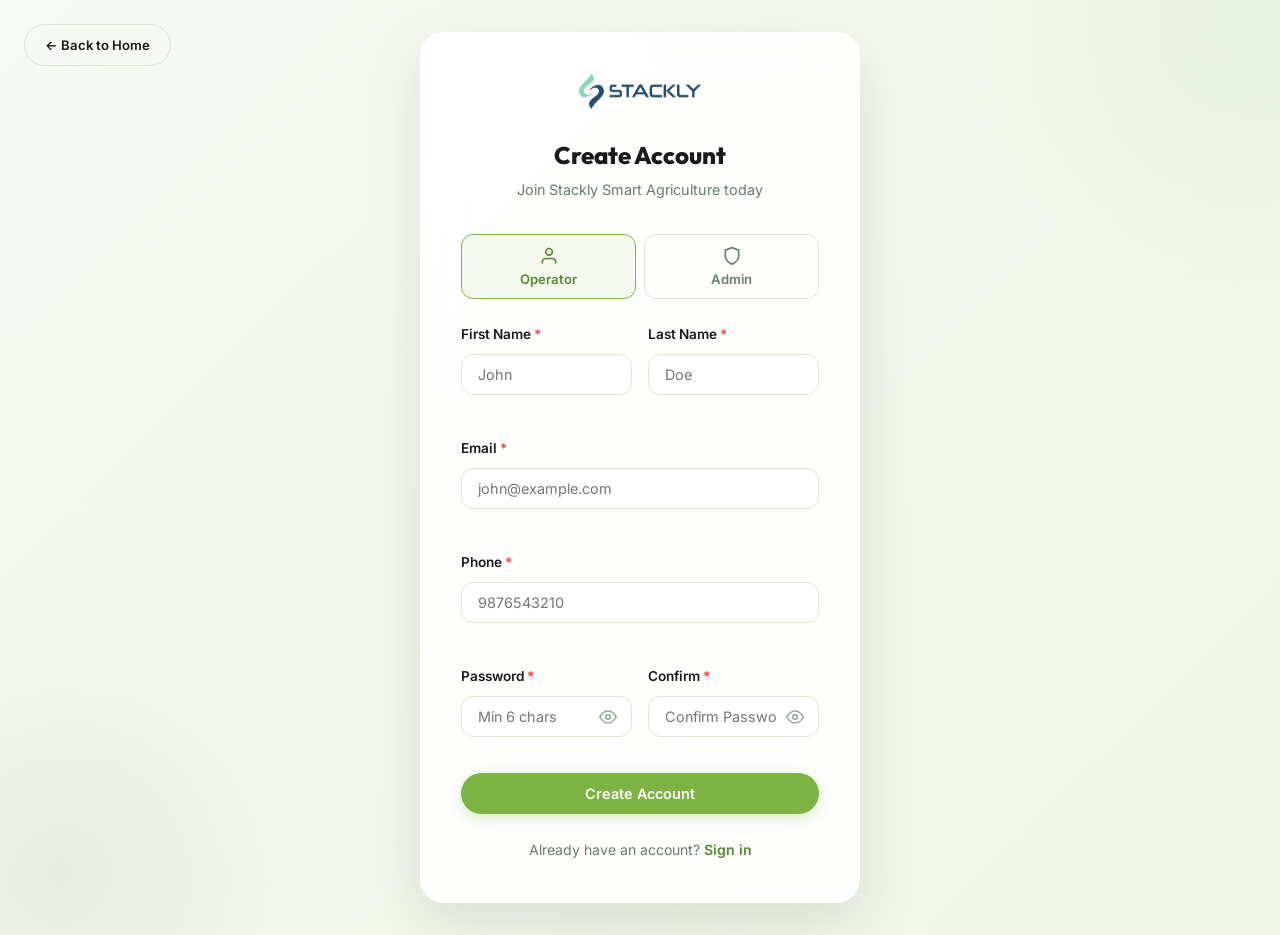
==== signup.html @ 9b393491 "hi" ====
<!DOCTYPE html><html lang="en"><head><meta charset="UTF-8" /><meta name="viewport" content="width=device-width, initial-scale=1.0" /><title>Sign Up - Stackly</title><link rel="stylesheet" href="css/style.css" /><link rel="stylesheet" href="css/auth.css" /><script src="js/auth.js"></script></head><body>
<div class="auth-page"><a href="index.html" class="btn btn-outline back-btn-top btn-sm">&larr; Back to Home</a><div class="auth-card"><div class="auth-logo"><a href="index.html"><img src="images/logo-stackly.webp" alt="Stackly" /></a></div><h2 class="auth-title">Create Account</h2><p class="auth-subtitle">Join Stackly Smart Agriculture today</p>
<div class="role-selector" id="roleSelector"><button class="role-option active" data-role="operator" onclick="selectRole(this)"><svg viewBox="0 0 24 24" fill="none" stroke="currentColor" stroke-width="2"><path d="M20 21v-2a4 4 0 00-4-4H8a4 4 0 00-4 4v2"/><circle cx="12" cy="7" r="4"/></svg>Operator</button><button class="role-option" data-role="admin" onclick="selectRole(this)"><svg viewBox="0 0 24 24" fill="none" stroke="currentColor" stroke-width="2"><path d="M12 22s8-4 8-10V5l-8-3-8 3v7c0 6 8 10 8 10z"/></svg>Admin</button></div>
<form onsubmit="event.preventDefault();handleSignup()">
<div class="form-row"><div class="form-group"><label>First Name <span class="required">*</span></label><input type="text" class="form-control" id="signupFirst" placeholder="John" pattern="[A-Za-z\s]+" title="Only letters and spaces are allowed" required /><div class="form-error"></div></div><div class="form-group"><label>Last Name <span class="required">*</span></label><input type="text" class="form-control" id="signupLast" placeholder="Doe" pattern="[A-Za-z\s]+" title="Only letters and spaces are allowed" required /><div class="form-error"></div></div></div>
<div class="form-group"><label>Email <span class="required">*</span></label><input type="email" class="form-control" id="signupEmail" placeholder="john@example.com" required /><div class="form-error"></div></div>
<div class="form-group"><label>Phone <span class="required">*</span></label><input type="tel" class="form-control" id="signupPhone" placeholder="9876543210" pattern="[0-9]{10,15}" title="Please enter a valid phone number with digits only" required /><div class="form-error"></div></div>
<div class="form-row"><div class="form-group"><label>Password <span class="required">*</span></label><div class="password-wrapper"><input type="password" class="form-control" id="signupPassword" placeholder="Min 6 chars" required minlength="6" /><button type="button" class="password-toggle"><svg width="18" height="18" viewBox="0 0 24 24" fill="none" stroke="currentColor" stroke-width="2"><path d="M1 12s4-8 11-8 11 8 11 8-4 8-11 8-11-8-11-8z"/><circle cx="12" cy="12" r="3"/></svg></button></div></div><div class="form-group"><label>Confirm <span class="required">*</span></label><div class="password-wrapper"><input type="password" class="form-control" id="signupConfirm" placeholder="Confirm Password" required minlength="6" /><button type="button" class="password-toggle"><svg width="18" height="18" viewBox="0 0 24 24" fill="none" stroke="currentColor" stroke-width="2"><path d="M1 12s4-8 11-8 11 8 11 8-4 8-11 8-11-8-11-8z"/><circle cx="12" cy="12" r="3"/></svg></button></div></div></div>
<div id="signupError" style="color:red;font-size:0.85rem;margin-bottom:1rem;text-align:center;"></div>
<button type="submit" class="btn btn-primary" style="width:100%;justify-content:center;">Create Account</button></form>
<div class="auth-footer">Already have an account? <a href="login.html">Sign in</a></div></div></div>
<script>let selectedRole='operator';function selectRole(el){document.querySelectorAll('.role-option').forEach(o=>o.classList.remove('active'));el.classList.add('active');selectedRole=el.dataset.role;}function handleSignup(){const name=document.getElementById('signupFirst').value+' '+document.getElementById('signupLast').value;const email=document.getElementById('signupEmail').value;const password=document.getElementById('signupPassword').value;const confirm=document.getElementById('signupConfirm').value;const phone=document.getElementById('signupPhone').value;if(password!==confirm){document.getElementById('signupError').innerText="Passwords do not match!";return;}document.getElementById('signupError').innerText="";const result=authSignup(name,email,password,phone,selectedRole);if(result.success){alert('Account created successfully! Please sign in.');window.location.href='login.html';}else{document.getElementById('signupError').innerText="Signup failed.";}}</script>
<script src="js/main.js"></script></body></html>
---- css/style.css ----
/* ============================================
   STACKLY SMART AGRICULTURE
   Premium Glossy Design System
   ============================================ */

/* ---------- Google Fonts ---------- */
@import url('https://fonts.googleapis.com/css2?family=Inter:wght@300;400;500;600;700&family=Outfit:wght@400;500;600;700;800;900&display=swap');

/* ---------- CSS Custom Properties ---------- */
:root {
  /* Primary — Dark Green */
  --primary: #1a3a2a;
  --primary-light: #2d5a3f;
  --primary-lighter: #3e7a55;
  --primary-dark: #0f2218;
  --primary-bg: rgba(26, 58, 42, 0.06);

  /* Accent — Vibrant Green */
  --accent: #7cb342;
  --accent-light: #9ccc65;
  --accent-dark: #558b2f;
  --accent-bg: rgba(124, 179, 66, 0.08);

  /* Warm — Lime/Yellow-Green */
  --warm: #8bc34a;
  --warm-light: #aed581;
  --warm-dark: #689f38;
  --warm-bg: rgba(139, 195, 74, 0.08);

  /* Backgrounds */
  --bg: #ffffff;
  --bg-subtle: #f7f9f4;
  --bg-muted: #eef2e8;
  --bg-dark: #0f1a12;
  --bg-cream: #f5f8f0;

  /* Surfaces */
  --surface: #ffffff;
  --surface-raised: #ffffff;
  --surface-overlay: rgba(255, 255, 255, 0.92);

  /* Text */
  --text: #1a1a1a;
  --text-secondary: #3d4a3d;
  --text-muted: #6b7b6b;
  --text-faint: #94a394;

  /* Borders */
  --border: #dde6d5;
  --border-light: #eef2e8;
  --border-hover: #b8c9a8;

  /* Semantic */
  --success: #10b981;
  --success-bg: rgba(16, 185, 129, 0.08);
  --warning: #f59e0b;
  --warning-bg: rgba(245, 158, 11, 0.08);
  --danger: #ef4444;
  --danger-bg: rgba(239, 68, 68, 0.08);
  --info: #3b82f6;
  --info-bg: rgba(59, 130, 246, 0.08);

  /* Typography */
  --font-body: 'Inter', -apple-system, BlinkMacSystemFont, sans-serif;
  --font-heading: 'Outfit', 'Inter', sans-serif;

  /* Spacing */
  --section-pad: clamp(4rem, 10vw, 7rem);
  --container-max: 1200px;
  --container-wide: 1400px;

  /* Shadows */
  --shadow-xs: 0 1px 2px rgba(0, 0, 0, 0.04);
  --shadow-sm: 0 1px 3px rgba(0, 0, 0, 0.06), 0 1px 2px rgba(0, 0, 0, 0.04);
  --shadow-md: 0 4px 16px rgba(0, 0, 0, 0.06);
  --shadow-lg: 0 8px 32px rgba(0, 0, 0, 0.08);
  --shadow-xl: 0 20px 60px rgba(0, 0, 0, 0.1);
  --shadow-glow: 0 0 40px rgba(124, 179, 66, 0.15);
  --shadow-card-hover: 0 12px 40px rgba(26, 58, 42, 0.12);
  --shadow-warm: 0 8px 30px rgba(139, 195, 74, 0.2);

  /* Glass */
  --glass-bg: rgba(255, 255, 255, 0.7);
  --glass-border: rgba(255, 255, 255, 0.5);

  /* Radii */
  --radius-sm: 0.5rem;
  --radius-md: 0.75rem;
  --radius-lg: 1rem;
  --radius-xl: 1.25rem;
  --radius-2xl: 1.5rem;
  --radius-full: 9999px;

  /* Transitions */
  --ease-out: cubic-bezier(0.22, 1, 0.36, 1);
  --ease-spring: cubic-bezier(0.34, 1.56, 0.64, 1);
  --transition: 0.3s var(--ease-out);
  --transition-slow: 0.5s var(--ease-out);
}

/* ---------- Reset ---------- */
*, *::before, *::after { margin: 0; padding: 0; box-sizing: border-box; }
html { scroll-behavior: smooth; -webkit-text-size-adjust: 100%; }
body {
  font-family: var(--font-body);
  color: var(--text);
  background: var(--bg);
  line-height: 1.7;
  -webkit-font-smoothing: antialiased;
  -moz-osx-font-smoothing: grayscale;
  overflow-x: hidden;
}
img { max-width: 100%; height: auto; display: block; }
a { color: inherit; text-decoration: none; }
button { font-family: inherit; cursor: pointer; border: none; background: none; }
h1, h2, h3, h4, h5, h6 {
  font-family: var(--font-heading);
  line-height: 1.2;
  font-weight: 700;
}
ul, ol { list-style: none; }
input, textarea, select { font-family: inherit; font-size: inherit; }

/* ---------- Layout ---------- */
.container {
  max-width: var(--container-max);
  margin: 0 auto;
  padding: 0 1.5rem;
}
.container-wide {
  max-width: var(--container-wide);
  margin: 0 auto;
  padding: 0 1.5rem;
}
.section {
  padding: var(--section-pad) 0;
}
.section-sm {
  padding: clamp(2rem, 5vw, 4rem) 0;
}
.section-label {
  display: inline-flex;
  align-items: center;
  gap: 0.5rem;
  font-size: 0.78rem;
  font-weight: 700;
  text-transform: uppercase;
  letter-spacing: 0.15em;
  color: var(--accent);
  margin-bottom: 1rem;
}
.section-label::before {
  content: '';
  width: 8px;
  height: 8px;
  background: var(--accent);
  border-radius: 50%;
}
.section-title {
  font-size: clamp(1.75rem, 4vw, 3rem);
  font-weight: 800;
  color: var(--text);
  margin-bottom: 1rem;
}
.section-subtitle {
  font-size: clamp(0.95rem, 1.5vw, 1.1rem);
  color: var(--text-muted);
  max-width: 600px;
  line-height: 1.7;
}
.text-center { text-align: center; }
.text-center .section-subtitle { margin: 0 auto; }
.text-white { color: #ffffff; }
.text-white .section-label { color: var(--accent-light); }
.text-white .section-subtitle { color: rgba(255,255,255,0.7); }

/* ---------- Page Loader ---------- */
#page-loader {
  position: fixed; inset: 0; z-index: 99999;
  background: var(--bg);
  display: flex; flex-direction: column;
  align-items: center; justify-content: center;
  gap: 1.5rem;
  transition: opacity 0.5s, visibility 0.5s;
}
#page-loader.hidden { opacity: 0; visibility: hidden; pointer-events: none; }
.loader-logo img { height: 32px; }
.loader-ring {
  position: absolute;
  width: 60px; height: 60px;
  border: 3px solid var(--border);
  border-top-color: var(--accent);
  border-radius: 50%;
  animation: loaderSpin 0.8s linear infinite;
}
.loader-text {
  font-size: 0.82rem;
  font-weight: 500;
  color: var(--text-faint);
  letter-spacing: 0.1em;
}
@keyframes loaderSpin { to { transform: rotate(360deg); } }

/* ---------- Buttons ---------- */
.btn {
  display: inline-flex;
  align-items: center;
  gap: 0.5rem;
  padding: 0.75rem 1.75rem;
  border-radius: var(--radius-full);
  font-weight: 600;
  font-size: 0.9rem;
  transition: all var(--transition);
  cursor: pointer;
  border: none;
  white-space: nowrap;
}
.btn-primary {
  background: var(--accent);
  color: #ffffff;
  box-shadow: 0 4px 14px rgba(124, 179, 66, 0.3);
}
.btn-primary:hover {
  background: var(--accent-dark);
  transform: translateY(-2px);
  box-shadow: 0 6px 20px rgba(124, 179, 66, 0.4);
}
.btn-outline {
  background: transparent;
  color: var(--text);
  border: 1.5px solid var(--border);
}
.btn-outline:hover {
  border-color: var(--accent);
  color: var(--accent-dark);
  background: var(--accent-bg);
}
.btn-dark {
  background: var(--primary);
  color: #ffffff;
}
.btn-dark:hover {
  background: var(--primary-light);
  transform: translateY(-2px);
}
.btn-white {
  background: #ffffff;
  color: var(--primary);
  font-weight: 700;
}
.btn-white:hover {
  background: #f0f0f0;
  transform: translateY(-2px);
}
.btn svg { width: 16px; height: 16px; }
.btn-sm { padding: 0.55rem 1.25rem; font-size: 0.82rem; }
.btn-lg { padding: 0.9rem 2.25rem; font-size: 1rem; }
.back-btn-top {
  position: absolute;
  top: 1.5rem;
  left: 1.5rem;
  z-index: 10;
}

/* ---------- Header / Navbar ---------- */
.header {
  position: fixed;
  top: 0;
  left: 0;
  right: 0;
  z-index: 1000;
  background: rgba(26, 58, 42, 0.95);
  backdrop-filter: blur(20px);
  -webkit-backdrop-filter: blur(20px);
  transition: all var(--transition);
  border-bottom: 1px solid rgba(255,255,255,0.08);
}
.header.scrolled {
  background: rgba(15, 26, 18, 0.98);
  box-shadow: 0 4px 30px rgba(0,0,0,0.15);
}
.header-inner {
  max-width: var(--container-wide);
  margin: 0 auto;
  padding: 0 1.5rem;
  display: flex;
  align-items: center;
  justify-content: space-between;
  height: 72px;
}
.header-logo img { height: 32px; }
.header-nav {
  display: flex;
  align-items: center;
  gap: 2rem;
}
.header-nav a {
  font-size: 0.88rem;
  font-weight: 500;
  color: rgba(255,255,255,0.75);
  transition: color var(--transition);
  position: relative;
}
.header-nav a:hover,
.header-nav a.active {
  color: #ffffff;
}
.header-nav a::after {
  content: '';
  position: absolute;
  bottom: -4px;
  left: 0;
  width: 0;
  height: 2px;
  background: var(--accent);
  transition: width var(--transition);
}
.header-nav a:hover::after,
.header-nav a.active::after {
  width: 100%;
}
.header-actions {
  display: flex;
  align-items: center;
  gap: 0.75rem;
}
.header-actions .btn-outline {
  color: rgba(255,255,255,0.8);
  border-color: rgba(255,255,255,0.25);
}
.header-actions .btn-outline:hover {
  border-color: var(--accent);
  color: #ffffff;
  background: rgba(124, 179, 66, 0.1);
}

/* Mobile Menu */
.ham-btn {
  display: none;
  width: 40px;
  height: 40px;
  align-items: center;
  justify-content: center;
  color: #ffffff;
  border-radius: var(--radius-sm);
  transition: background var(--transition);
  position: relative;
  z-index: 1001;
}
.ham-btn:hover { background: rgba(255,255,255,0.1); }
.ham-btn svg { width: 22px; height: 22px; }
.ham-btn .close-icon { display: none; }
.header.menu-open .ham-btn .ham-icon { display: none; }
.header.menu-open .ham-btn .close-icon { display: block; }

.mobile-overlay {
  display: none;
  position: fixed;
  inset: 0;
  background: rgba(0,0,0,0.5);
  z-index: 998;
}
.header.menu-open .mobile-overlay { display: block; }

.mobile-sidebar {
  position: fixed;
  top: 0;
  right: -320px;
  width: 300px;
  height: 100vh;
  background: var(--primary);
  z-index: 999;
  padding: 5rem 2rem 2rem;
  transition: right 0.4s var(--ease-out);
  display: flex;
  flex-direction: column;
  gap: 1.5rem;
  overflow-y: auto;
}
.header.menu-open .mobile-sidebar { right: 0; }
.mobile-sidebar .header-nav {
  flex-direction: column;
  align-items: flex-start;
  gap: 0;
}
.mobile-sidebar .header-nav a {
  padding: 0.85rem 0;
  font-size: 1rem;
  border-bottom: 1px solid rgba(255,255,255,0.08);
  width: 100%;
  display: block;
}
.mobile-sidebar .header-actions {
  flex-direction: column;
  width: 100%;
}
.mobile-sidebar .header-actions .btn {
  width: 100%;
  justify-content: center;
}

/* ---------- Hero Section ---------- */
.hero {
  position: relative;
  min-height: 100vh;
  display: flex;
  align-items: center;
  padding: 6rem 0 4rem;
  overflow: hidden;
}
.hero-bg {
  position: absolute;
  inset: 0;
  z-index: 0;
}
.hero-bg img {
  width: 100%;
  height: 100%;
  object-fit: cover;
}
.hero-bg::after {
  content: '';
  position: absolute;
  inset: 0;
  background: linear-gradient(135deg, rgba(15, 34, 24, 0.88) 0%, rgba(26, 58, 42, 0.7) 50%, rgba(15, 34, 24, 0.5) 100%);
}
.hero-content {
  position: relative;
  z-index: 1;
  max-width: var(--container-wide);
  margin: 0 auto;
  padding: 0 1.5rem;
  display: grid;
  grid-template-columns: 1fr 1fr;
  gap: 3rem;
  align-items: center;
}
.hero-text h1 {
  font-size: clamp(2.5rem, 5vw, 4rem);
  font-weight: 900;
  color: #ffffff;
  line-height: 1.1;
  margin-bottom: 1.25rem;
}
.hero-text h1 span { color: var(--accent-light); }
.hero-text p {
  font-size: clamp(1rem, 1.5vw, 1.15rem);
  color: rgba(255,255,255,0.75);
  margin-bottom: 2rem;
  max-width: 520px;
  line-height: 1.7;
}
.hero-btns {
  display: flex;
  gap: 1rem;
  flex-wrap: wrap;
}
.hero-image {
  position: relative;
  z-index: 1;
  display: flex;
  align-items: center;
  justify-content: center;
}
.hero-image img {
  border-radius: var(--radius-2xl);
  box-shadow: var(--shadow-xl);
  max-height: 500px;
  object-fit: cover;
}

/* ---------- Trusted Partners ---------- */
.partners-bar {
  background: var(--bg);
  padding: 2.5rem 0;
  border-bottom: 1px solid var(--border-light);
}
.partners-bar p {
  text-align: center;
  font-size: 0.82rem;
  color: var(--text-faint);
  margin-bottom: 1.5rem;
  font-weight: 500;
  letter-spacing: 0.05em;
}
.partners-logos {
  display: flex;
  align-items: center;
  justify-content: center;
  gap: 3rem;
  flex-wrap: wrap;
  opacity: 0.5;
}
.partners-logos span {
  font-family: var(--font-heading);
  font-size: 1.1rem;
  font-weight: 700;
  color: var(--text-muted);
  letter-spacing: 0.02em;
}

/* ---------- Intro Text Block ---------- */
.intro-block {
  padding: var(--section-pad) 0;
  background: var(--bg);
}
.intro-block .container {
  max-width: 800px;
  text-align: center;
}
.intro-block p {
  font-size: clamp(1rem, 1.5vw, 1.15rem);
  color: var(--text-secondary);
  line-height: 1.8;
}
.intro-icon {
  width: 48px;
  height: 48px;
  margin: 0 auto 1.5rem;
  background: var(--accent-bg);
  border-radius: var(--radius-md);
  display: flex;
  align-items: center;
  justify-content: center;
  color: var(--accent);
}

/* ---------- Split Grid ---------- */
.split-grid {
  display: grid;
  grid-template-columns: 1fr 1fr;
  gap: 2rem;
}
.split-card {
  background: var(--surface);
  border: 1px solid var(--border);
  border-radius: var(--radius-2xl);
  padding: 2.5rem;
  position: relative;
  overflow: hidden;
  transition: all var(--transition);
}
.split-card:hover {
  box-shadow: var(--shadow-card-hover);
  transform: translateY(-4px);
}
.split-card-accent {
  border-left: 4px solid var(--accent);
}
.split-card h3 {
  font-size: 1.5rem;
  margin-bottom: 0.75rem;
}
.split-card p {
  color: var(--text-muted);
  font-size: 0.95rem;
  line-height: 1.7;
}
.split-card .big-stat {
  font-size: 3.5rem;
  font-weight: 900;
  color: var(--accent);
  font-family: var(--font-heading);
  margin-bottom: 0.5rem;
}

/* ---------- Accordion Features ---------- */
.features-split {
  display: grid;
  grid-template-columns: 1fr 1fr;
  gap: 4rem;
  align-items: center;
}
.features-left h2 {
  font-size: clamp(1.75rem, 3.5vw, 2.75rem);
  font-weight: 800;
  margin-bottom: 1.5rem;
}
.feature-accordion-item {
  border: 1px solid var(--border);
  border-radius: var(--radius-lg);
  margin-bottom: 0.75rem;
  overflow: hidden;
  transition: all var(--transition);
}
.feature-accordion-item.active {
  border-color: var(--accent);
  box-shadow: var(--shadow-md);
}
.feature-accordion-btn {
  width: 100%;
  padding: 1rem 1.25rem;
  display: flex;
  align-items: center;
  justify-content: space-between;
  font-size: 0.95rem;
  font-weight: 600;
  color: var(--text);
  background: var(--surface);
  transition: all var(--transition);
}
.feature-accordion-btn:hover { background: var(--bg-subtle); }
.feature-accordion-item.active .feature-accordion-btn {
  background: var(--accent-bg);
  color: var(--accent-dark);
}
.feature-accordion-btn svg {
  width: 18px;
  height: 18px;
  transition: transform var(--transition);
  color: var(--text-faint);
}
.feature-accordion-item.active .feature-accordion-btn svg {
  transform: rotate(180deg);
  color: var(--accent);
}
.feature-accordion-body {
  max-height: 0;
  overflow: hidden;
  transition: max-height 0.4s var(--ease-out);
}
.feature-accordion-item.active .feature-accordion-body {
  max-height: 200px;
}
.feature-accordion-body p {
  padding: 0 1.25rem 1rem;
  font-size: 0.88rem;
  color: var(--text-muted);
  line-height: 1.7;
}

/* ---------- Tech Cards ---------- */
.tech-cards {
  display: grid;
  grid-template-columns: repeat(3, 1fr);
  gap: 1.5rem;
}
.tech-card {
  background: var(--surface);
  border: 1px solid var(--border);
  border-radius: var(--radius-2xl);
  overflow: hidden;
  transition: all var(--transition);
}
.tech-card:hover {
  box-shadow: var(--shadow-card-hover);
  transform: translateY(-6px);
}
.tech-card-img {
  height: 200px;
  overflow: hidden;
}
.tech-card-img img {
  width: 100%;
  height: 100%;
  object-fit: cover;
  transition: transform 0.6s var(--ease-out);
}
.tech-card:hover .tech-card-img img {
  transform: scale(1.05);
}
.tech-card-body {
  padding: 1.5rem;
}
.tech-card-body h4 {
  font-size: 1.05rem;
  margin-bottom: 0.5rem;
}
.tech-card-body p {
  font-size: 0.85rem;
  color: var(--text-muted);
  line-height: 1.6;
}

/* ---------- Stats Section ---------- */
.stats-section {
  background: var(--bg-subtle);
  padding: var(--section-pad) 0;
}
.stats-grid {
  display: grid;
  grid-template-columns: repeat(4, 1fr);
  gap: 2rem;
}
.stat-item {
  text-align: center;
  padding: 2rem 1rem;
  background: var(--surface);
  border: 1px solid var(--border);
  border-radius: var(--radius-xl);
  transition: all var(--transition);
}
.stat-item:hover {
  box-shadow: var(--shadow-md);
  transform: translateY(-4px);
}
.stat-number {
  font-size: clamp(2rem, 4vw, 3rem);
  font-weight: 900;
  font-family: var(--font-heading);
  color: var(--accent-dark);
  line-height: 1;
  margin-bottom: 0.5rem;
}
.stat-label {
  font-size: 0.85rem;
  color: var(--text-muted);
}

/* ---------- Workflow / Timeline ---------- */
.workflow-section {
  padding: var(--section-pad) 0;
}
.workflow-grid {
  display: grid;
  grid-template-columns: 1fr 1fr;
  gap: 4rem;
  align-items: center;
}
.workflow-steps {
  position: relative;
}
.workflow-steps::before {
  content: '';
  position: absolute;
  left: 16px;
  top: 0;
  bottom: 0;
  width: 2px;
  background: var(--border);
}
.workflow-step {
  display: flex;
  gap: 1.5rem;
  padding: 1.5rem 0;
  position: relative;
}
.workflow-dot {
  width: 34px;
  height: 34px;
  border-radius: 50%;
  background: var(--surface);
  border: 2px solid var(--border);
  display: flex;
  align-items: center;
  justify-content: center;
  flex-shrink: 0;
  z-index: 1;
  transition: all var(--transition);
  font-size: 0.78rem;
  font-weight: 700;
  color: var(--text-faint);
}
.workflow-step:hover .workflow-dot {
  background: var(--accent);
  border-color: var(--accent);
  color: #ffffff;
}
.workflow-step h4 {
  font-size: 1.1rem;
  margin-bottom: 0.35rem;
}
.workflow-step p {
  font-size: 0.88rem;
  color: var(--text-muted);
  line-height: 1.6;
}
.workflow-image {
  position: relative;
}
.workflow-image img {
  border-radius: var(--radius-2xl);
  box-shadow: var(--shadow-lg);
}
.workflow-float-card {
  position: absolute;
  bottom: -20px;
  right: -20px;
  background: var(--surface);
  border-radius: var(--radius-xl);
  padding: 1.25rem 1.5rem;
  box-shadow: var(--shadow-lg);
  border: 1px solid var(--border);
}
.workflow-float-card h5 {
  font-size: 0.88rem;
  margin-bottom: 0.5rem;
  color: var(--text);
}
.workflow-float-card .progress-bar {
  height: 8px;
  background: var(--bg-muted);
  border-radius: 4px;
  overflow: hidden;
  width: 150px;
}
.workflow-float-card .progress-fill {
  height: 100%;
  background: var(--accent);
  border-radius: 4px;
}
.workflow-float-card .progress-label {
  font-size: 0.78rem;
  color: var(--text-faint);
  margin-top: 0.25rem;
}

/* ---------- Testimonial ---------- */
.testimonial-section {
  background: var(--bg-subtle);
  padding: var(--section-pad) 0;
}
.testimonial-card {
  max-width: 800px;
  margin: 0 auto;
  display: grid;
  grid-template-columns: auto 1fr;
  gap: 2.5rem;
  align-items: center;
}
.testimonial-avatar {
  width: 120px;
  height: 120px;
  border-radius: var(--radius-xl);
  overflow: hidden;
  flex-shrink: 0;
}
.testimonial-avatar img {
  width: 100%;
  height: 100%;
  object-fit: cover;
}
.testimonial-body blockquote {
  font-size: 1.05rem;
  color: var(--text-secondary);
  line-height: 1.8;
  margin-bottom: 1.25rem;
  font-style: italic;
}
.testimonial-body .author-name {
  font-weight: 700;
  font-size: 1rem;
  color: var(--text);
}
.testimonial-body .author-role {
  font-size: 0.82rem;
  color: var(--text-faint);
}

/* ---------- CTA Banner ---------- */
.cta-section {
  background: linear-gradient(135deg, var(--primary) 0%, var(--primary-light) 50%, var(--accent-dark) 100%);
  padding: clamp(4rem, 8vw, 6rem) 0;
  position: relative;
  overflow: hidden;
}
.cta-section::before {
  content: '';
  position: absolute;
  top: -50%;
  right: -20%;
  width: 600px;
  height: 600px;
  border-radius: 50%;
  background: rgba(124, 179, 66, 0.1);
}
.cta-content {
  position: relative;
  z-index: 1;
  display: grid;
  grid-template-columns: 1fr auto;
  gap: 3rem;
  align-items: center;
}
.cta-content h2 {
  font-size: clamp(1.75rem, 3.5vw, 2.5rem);
  color: #ffffff;
  font-weight: 800;
}
.cta-content p {
  color: rgba(255,255,255,0.7);
  margin-top: 0.75rem;
  font-size: 1rem;
}

/* ---------- FAQ ---------- */
.faq-section {
  padding: var(--section-pad) 0;
}
.faq-list {
  max-width: 700px;
  margin: 2rem auto 0;
}
.faq-item {
  border-bottom: 1px solid var(--border);
}
.faq-question {
  width: 100%;
  padding: 1.25rem 0;
  display: flex;
  align-items: center;
  justify-content: space-between;
  font-size: 0.95rem;
  font-weight: 600;
  color: var(--text);
  text-align: left;
  transition: color var(--transition);
}
.faq-question:hover { color: var(--accent-dark); }
.faq-question svg {
  width: 18px;
  height: 18px;
  flex-shrink: 0;
  transition: transform var(--transition);
  color: var(--text-faint);
}
.faq-item.active .faq-question svg { transform: rotate(45deg); color: var(--accent); }
.faq-answer {
  max-height: 0;
  overflow: hidden;
  transition: max-height 0.4s var(--ease-out);
}
.faq-item.active .faq-answer { max-height: 300px; }
.faq-answer p {
  padding-bottom: 1.25rem;
  font-size: 0.9rem;
  color: var(--text-muted);
  line-height: 1.7;
}

/* ---------- Blog / Insights ---------- */
.blog-cards {
  display: grid;
  grid-template-columns: repeat(3, 1fr);
  gap: 1.5rem;
  margin-top: 2.5rem;
}
.blog-card {
  background: var(--surface);
  border: 1px solid var(--border);
  border-radius: var(--radius-2xl);
  overflow: hidden;
  transition: all var(--transition);
}
.blog-card:hover {
  box-shadow: var(--shadow-card-hover);
  transform: translateY(-6px);
}
.blog-card-img {
  height: 180px;
  overflow: hidden;
}
.blog-card-img img {
  width: 100%;
  height: 100%;
  object-fit: cover;
  transition: transform 0.6s var(--ease-out);
}
.blog-card:hover .blog-card-img img { transform: scale(1.05); }
.blog-card-body {
  padding: 1.5rem;
}
.blog-card-body .blog-tag {
  font-size: 0.72rem;
  font-weight: 700;
  text-transform: uppercase;
  letter-spacing: 0.1em;
  color: var(--accent);
  margin-bottom: 0.5rem;
}
.blog-card-body h4 {
  font-size: 1rem;
  margin-bottom: 0.5rem;
  line-height: 1.4;
}
.blog-card-body p {
  font-size: 0.82rem;
  color: var(--text-muted);
  line-height: 1.6;
}

/* ---------- Footer ---------- */
.footer {
  background: var(--bg-dark);
  color: rgba(255,255,255,0.7);
  padding: clamp(3rem, 6vw, 5rem) 0 0;
}
.footer-top {
  text-align: center;
  margin-bottom: 3rem;
}
.footer-top h3 {
  font-size: clamp(1.25rem, 2.5vw, 1.75rem);
  color: #ffffff;
  margin-bottom: 1rem;
}
.footer-newsletter {
  display: flex;
  max-width: 440px;
  margin: 0 auto;
  gap: 0.5rem;
}
.footer-newsletter input {
  flex: 1;
  padding: 0.75rem 1rem;
  border: 1px solid rgba(255,255,255,0.15);
  border-radius: var(--radius-full);
  background: rgba(255,255,255,0.05);
  color: #ffffff;
  font-size: 0.88rem;
  outline: none;
}
.footer-newsletter input::placeholder { color: rgba(255,255,255,0.4); }
.footer-newsletter input:focus { border-color: var(--accent); }
.footer-grid {
  display: grid;
  grid-template-columns: 1.5fr 1fr 1fr 1fr;
  gap: 3rem;
  padding-bottom: 3rem;
  border-bottom: 1px solid rgba(255,255,255,0.08);
}
.footer-brand img { height: 28px; margin-bottom: 1rem; }
.footer-brand p {
  font-size: 0.88rem;
  line-height: 1.7;
  margin-bottom: 1.5rem;
}
.footer-social {
  display: flex;
  gap: 0.75rem;
}
.footer-social a {
  width: 36px;
  height: 36px;
  border-radius: var(--radius-sm);
  border: 1px solid rgba(255,255,255,0.12);
  display: flex;
  align-items: center;
  justify-content: center;
  transition: all var(--transition);
}
.footer-social a svg { width: 16px; height: 16px; }
.footer-social a:hover {
  background: var(--accent);
  border-color: var(--accent);
  color: #ffffff;
}
.footer-col h4 {
  color: #ffffff;
  font-size: 0.88rem;
  font-weight: 700;
  margin-bottom: 1.25rem;
}
.footer-col li { margin-bottom: 0.65rem; }
.footer-col a {
  font-size: 0.85rem;
  transition: color var(--transition);
}
.footer-col a:hover { color: var(--accent-light); }
.footer-bottom {
  padding: 1.5rem 0;
  display: flex;
  align-items: center;
  justify-content: space-between;
}
.footer-bottom p { font-size: 0.78rem; color: rgba(255,255,255,0.4); }
.footer-bottom-links {
  display: flex;
  gap: 1.5rem;
}
.footer-bottom-links a {
  font-size: 0.78rem;
  color: rgba(255,255,255,0.4);
  transition: color var(--transition);
}
.footer-bottom-links a:hover { color: var(--accent-light); }

/* ---------- Page Hero ---------- */
.page-hero {
  background: linear-gradient(135deg, var(--primary) 0%, var(--primary-light) 100%);
  padding: 8rem 0 4rem;
  text-align: center;
  position: relative;
  overflow: hidden;
}
.page-hero::before {
  content: '';
  position: absolute;
  top: -50%;
  right: -30%;
  width: 700px;
  height: 700px;
  border-radius: 50%;
  background: rgba(124, 179, 66, 0.06);
}
.page-hero h1 {
  font-size: clamp(2rem, 4vw, 3rem);
  color: #ffffff;
  font-weight: 800;
  margin-bottom: 1rem;
}
.page-hero p {
  color: rgba(255,255,255,0.7);
  font-size: 1.05rem;
  max-width: 560px;
  margin: 0 auto;
}

/* ---------- Contact ---------- */
.contact-grid {
  display: grid;
  grid-template-columns: 1fr 1.2fr;
  gap: 2.5rem;
}
.contact-info-card {
  background: var(--primary);
  border-radius: var(--radius-2xl);
  padding: 2.5rem;
  color: #ffffff;
}
.contact-info-card h3 {
  font-size: 1.5rem;
  margin-bottom: 0.75rem;
}
.contact-info-card > p {
  font-size: 0.9rem;
  color: rgba(255,255,255,0.65);
  margin-bottom: 2rem;
  line-height: 1.7;
}
.contact-info-item {
  display: flex;
  gap: 1rem;
  margin-bottom: 1.5rem;
  align-items: flex-start;
}
.contact-info-item .icon {
  width: 40px;
  height: 40px;
  border-radius: var(--radius-md);
  background: rgba(255,255,255,0.1);
  display: flex;
  align-items: center;
  justify-content: center;
  flex-shrink: 0;
}
.contact-info-item h5 {
  font-size: 0.88rem;
  margin-bottom: 0.15rem;
}
.contact-info-item span {
  font-size: 0.82rem;
  color: rgba(255,255,255,0.6);
}
.contact-form-card {
  background: var(--surface);
  border: 1px solid var(--border);
  border-radius: var(--radius-2xl);
  padding: 2.5rem;
}

/* ---------- Forms ---------- */
.form-group {
  margin-bottom: 1.25rem;
}
.form-group label {
  display: block;
  font-size: 0.85rem;
  font-weight: 600;
  color: var(--text);
  margin-bottom: 0.5rem;
}
.required { color: var(--danger); }
.form-control {
  width: 100%;
  padding: 0.7rem 1rem;
  border: 1px solid var(--border);
  border-radius: var(--radius-md);
  font-size: 0.9rem;
  color: var(--text);
  background: var(--surface);
  outline: none;
  transition: border-color var(--transition), box-shadow var(--transition);
}
.form-control:focus {
  border-color: var(--accent);
  box-shadow: 0 0 0 3px rgba(124, 179, 66, 0.1);
}
textarea.form-control {
  min-height: 120px;
  resize: vertical;
}
.form-row {
  display: grid;
  grid-template-columns: 1fr 1fr;
  gap: 1rem;
}
.form-error {
  font-size: 0.78rem;
  color: var(--danger);
  margin-top: 0.35rem;
  min-height: 1rem;
}
.password-wrapper {
  position: relative;
}
.password-wrapper input { padding-right: 2.5rem; }
.password-toggle {
  position: absolute;
  right: 0.75rem;
  top: 50%;
  transform: translateY(-50%);
  color: var(--text-faint);
  width: 24px;
  height: 24px;
  display: flex;
  align-items: center;
  justify-content: center;
}

/* ---------- Pricing Cards ---------- */
.pricing-grid {
  display: grid;
  grid-template-columns: repeat(3, 1fr);
  gap: 1.5rem;
  margin-top: 2.5rem;
}
.pricing-card {
  background: var(--surface);
  border: 1px solid var(--border);
  border-radius: var(--radius-2xl);
  padding: 2.5rem;
  text-align: center;
  position: relative;
  transition: all var(--transition);
  display: flex;
  flex-direction: column;
}
.pricing-card .btn {
  margin-top: auto;
}
.pricing-card:hover {
  box-shadow: var(--shadow-card-hover);
  transform: translateY(-6px);
}
.pricing-card.popular {
  border-color: var(--accent);
  box-shadow: var(--shadow-warm);
}
.pricing-badge {
  position: absolute;
  top: -12px;
  left: 50%;
  transform: translateX(-50%);
  background: var(--accent);
  color: #ffffff;
  padding: 0.3rem 1rem;
  border-radius: var(--radius-full);
  font-size: 0.72rem;
  font-weight: 700;
  text-transform: uppercase;
  letter-spacing: 0.05em;
}
.pricing-card h3 {
  font-size: 1.15rem;
  margin-bottom: 0.5rem;
}
.pricing-price {
  font-size: 2.5rem;
  font-weight: 900;
  color: var(--text);
  font-family: var(--font-heading);
  margin: 1rem 0;
}
.pricing-price span {
  font-size: 0.88rem;
  font-weight: 500;
  color: var(--text-faint);
}
.pricing-features {
  text-align: left;
  margin: 1.5rem 0 2rem;
}
.pricing-features li {
  display: flex;
  align-items: center;
  gap: 0.5rem;
  padding: 0.5rem 0;
  font-size: 0.88rem;
  color: var(--text-secondary);
}
.pricing-features li svg {
  width: 16px;
  height: 16px;
  color: var(--accent);
  flex-shrink: 0;
}

/* ---------- Services Grid ---------- */
.services-grid {
  display: grid;
  grid-template-columns: repeat(3, 1fr);
  gap: 1.5rem;
}
.service-card {
  background: var(--surface);
  border: 1px solid var(--border);
  border-radius: var(--radius-2xl);
  padding: 2rem;
  transition: all var(--transition);
}
.service-card:hover {
  box-shadow: var(--shadow-card-hover);
  transform: translateY(-4px);
}
.service-icon {
  width: 56px;
  height: 56px;
  border-radius: var(--radius-lg);
  display: flex;
  align-items: center;
  justify-content: center;
  margin-bottom: 1.25rem;
}
.service-card h4 {
  font-size: 1.05rem;
  margin-bottom: 0.5rem;
}
.service-card p {
  font-size: 0.85rem;
  color: var(--text-muted);
  line-height: 1.6;
}

/* ---------- Solutions Grid ---------- */
.solutions-hero-grid {
  display: grid;
  grid-template-columns: 1fr 1fr;
  gap: 3rem;
  align-items: center;
}
.solutions-hero-grid img {
  border-radius: var(--radius-2xl);
  box-shadow: var(--shadow-lg);
}

/* ---------- Responsive ---------- */
@media (max-width: 1024px) {
  .header-nav, .header-actions { display: none; }
  .ham-btn { display: flex; }
  .mobile-sidebar .header-nav,
  .mobile-sidebar .header-actions { display: flex; }
  .hero-content { grid-template-columns: 1fr; text-align: center; }
  .hero-text p { margin: 0 auto 2rem; }
  .hero-btns { justify-content: center; }
  .hero-image { display: none; }
  .split-grid { grid-template-columns: 1fr; }
  .features-split { grid-template-columns: 1fr; gap: 2rem; }
  .tech-cards { grid-template-columns: 1fr 1fr; }
  .stats-grid { grid-template-columns: 1fr 1fr; }
  .workflow-grid { grid-template-columns: 1fr; gap: 2rem; }
  .workflow-image { order: -1; }
  .testimonial-card { grid-template-columns: 1fr; text-align: center; }
  .testimonial-avatar { margin: 0 auto; }
  .cta-content { grid-template-columns: 1fr; text-align: center; }
  .cta-content .btn { margin: 0 auto; }
  .blog-cards { grid-template-columns: 1fr 1fr; }
  .footer-grid { grid-template-columns: 1fr 1fr; }
  .contact-grid { grid-template-columns: 1fr; }
  .pricing-grid { grid-template-columns: 1fr 1fr; }
  .services-grid { grid-template-columns: 1fr 1fr; }
  .solutions-hero-grid { grid-template-columns: 1fr; }
}

@media (max-width: 768px) {
  .tech-cards { grid-template-columns: 1fr; }
  .blog-cards { grid-template-columns: 1fr; }
  .footer-grid { grid-template-columns: 1fr; gap: 2rem; }
  .footer-bottom { flex-direction: column; gap: 0.75rem; text-align: center; }
  .pricing-grid { grid-template-columns: 1fr; }
  .services-grid { grid-template-columns: 1fr; }
  .form-row { grid-template-columns: 1fr; }
  .footer-newsletter { flex-direction: column; }
  .partners-logos { gap: 1.5rem; }
  .section { padding: clamp(3rem, 6vw, 5rem) 0; }
}

@media (max-width: 480px) {
  .stats-grid { grid-template-columns: 1fr; }
  .hero-text h1 { font-size: 2rem; }
  .container { padding: 0 1rem; }
  .header-inner { padding: 0 1rem; height: 64px; }
  .page-hero { padding: 6rem 0 3rem; }
}
---- css/auth.css ----
/* ============================================
   STACKLY SMART AGRICULTURE
   Auth Pages — Login & Signup
   ============================================ */

.auth-page {
  min-height: 100vh;
  display: flex;
  align-items: center;
  justify-content: center;
  background: linear-gradient(135deg, #f7f9f4 0%, #eef5e6 100%);
  padding: 2rem;
  position: relative;
  overflow: hidden;
}
.auth-page::before {
  content: '';
  position: absolute;
  top: -30%;
  right: -20%;
  width: 600px;
  height: 600px;
  border-radius: 50%;
  background: radial-gradient(circle, rgba(124, 179, 66, 0.08) 0%, transparent 70%);
}
.auth-page::after {
  content: '';
  position: absolute;
  bottom: -20%;
  left: -15%;
  width: 500px;
  height: 500px;
  border-radius: 50%;
  background: radial-gradient(circle, rgba(26, 58, 42, 0.06) 0%, transparent 70%);
}

.auth-card {
  width: 100%;
  max-width: 440px;
  background: rgba(255, 255, 255, 0.88);
  backdrop-filter: blur(20px);
  -webkit-backdrop-filter: blur(20px);
  border: 1px solid rgba(255, 255, 255, 0.6);
  border-radius: var(--radius-2xl);
  padding: 2.5rem;
  box-shadow: var(--shadow-xl);
  position: relative;
  z-index: 1;
}

.auth-logo {
  display: flex;
  justify-content: center;
  margin-bottom: 2rem;
}
.auth-logo img { height: 36px; }

.auth-title {
  text-align: center;
  font-size: 1.5rem;
  font-weight: 800;
  color: var(--text);
  margin-bottom: 0.5rem;
}
.auth-subtitle {
  text-align: center;
  font-size: 0.9rem;
  color: var(--text-muted);
  margin-bottom: 2rem;
}

.auth-footer {
  text-align: center;
  margin-top: 1.5rem;
  font-size: 0.88rem;
  color: var(--text-muted);
}
.auth-footer a {
  color: var(--accent-dark);
  font-weight: 600;
  transition: color var(--transition);
}
.auth-footer a:hover { color: var(--accent); }

.role-selector {
  display: grid;
  grid-template-columns: repeat(2, 1fr);
  gap: 0.5rem;
  margin-bottom: 1.5rem;
}
.role-option {
  padding: 0.65rem;
  border: 1px solid var(--border);
  border-radius: var(--radius-md);
  text-align: center;
  cursor: pointer;
  transition: all var(--transition);
  font-size: 0.82rem;
  font-weight: 600;
  color: var(--text-muted);
}
.role-option:hover {
  border-color: var(--accent);
  color: var(--accent-dark);
}
.role-option.active {
  border-color: var(--accent);
  background: var(--accent-bg);
  color: var(--accent-dark);
}
.role-option svg {
  display: block;
  margin: 0 auto 0.35rem;
  width: 20px;
  height: 20px;
}

@media (max-width: 480px) {
  .auth-card {
    padding: 1.75rem 1.25rem;
    border-radius: var(--radius-xl);
  }
  .role-selector {
    grid-template-columns: 1fr;
  }
}
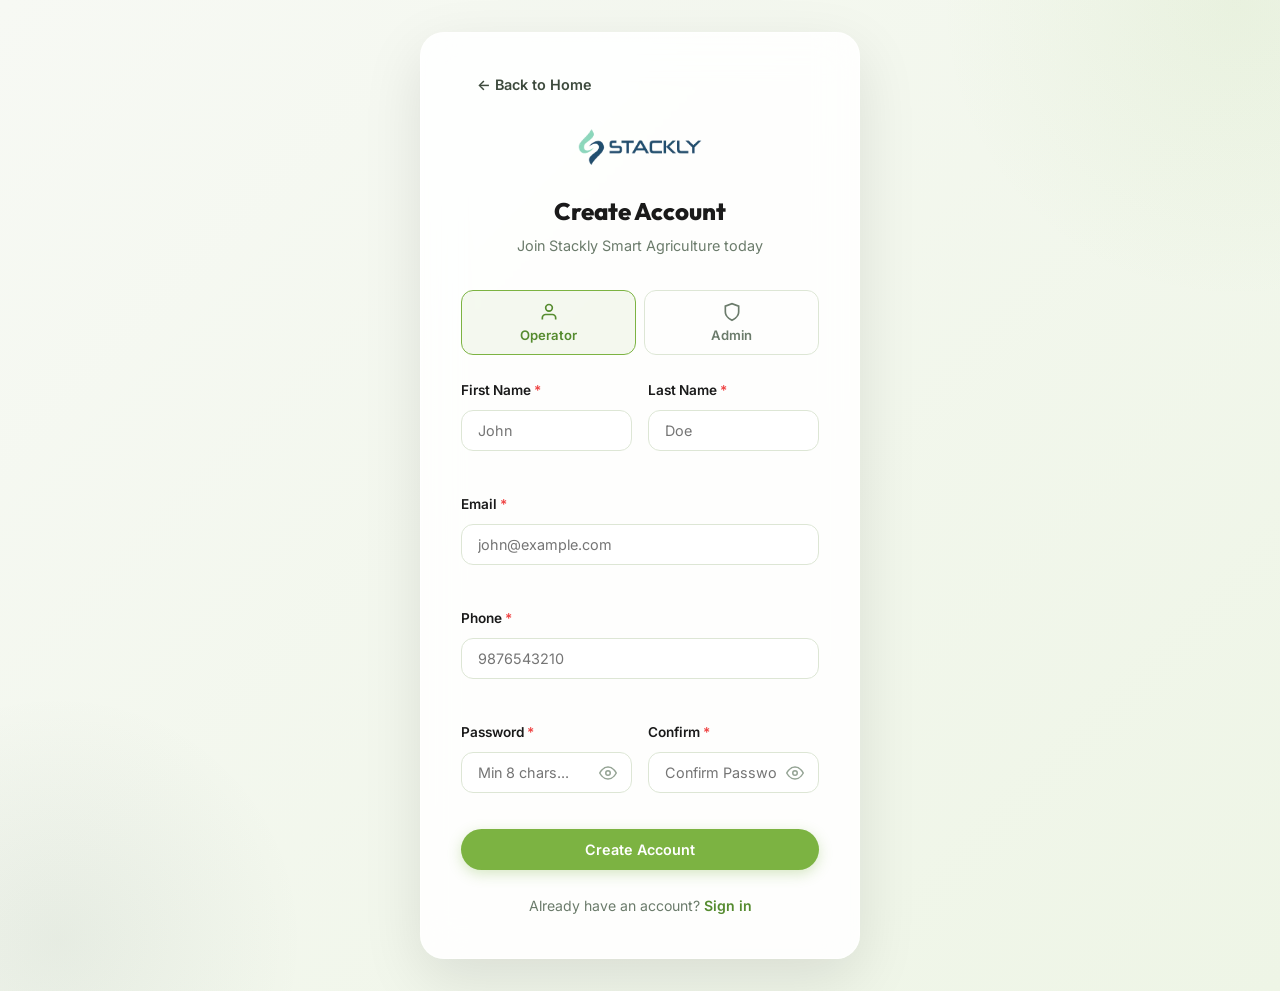
==== commit bb1c1cae: "hi" ====
--- a/signup.html
+++ b/signup.html
@@ -1,11 +1,11 @@
-<!DOCTYPE html><html lang="en"><head><meta charset="UTF-8" /><meta name="viewport" content="width=device-width, initial-scale=1.0" /><title>Sign Up - Stackly</title><link rel="stylesheet" href="css/style.css" /><link rel="stylesheet" href="css/auth.css" /><script src="js/auth.js"></script></head><body>
-<div class="auth-page"><a href="index.html" class="btn btn-outline back-btn-top btn-sm">&larr; Back to Home</a><div class="auth-card"><div class="auth-logo"><a href="index.html"><img src="images/logo-stackly.webp" alt="Stackly" /></a></div><h2 class="auth-title">Create Account</h2><p class="auth-subtitle">Join Stackly Smart Agriculture today</p>
+<!DOCTYPE html><html lang="en"><head><meta charset="UTF-8" /><meta name="viewport" content="width=device-width, initial-scale=1.0" /><title>Sign Up - Stackly</title><link rel="stylesheet" href="css/style.css" /><link rel="stylesheet" href="css/auth.css?v=4" /><script src="js/auth.js"></script></head><body>
+<div class="auth-page"><div class="auth-card"><a href="index.html" class="back-btn-top">&larr; Back to Home</a><div class="auth-logo"><a href="index.html"><img src="images/logo-stackly.webp" alt="Stackly" /></a></div><h2 class="auth-title">Create Account</h2><p class="auth-subtitle">Join Stackly Smart Agriculture today</p>
 <div class="role-selector" id="roleSelector"><button class="role-option active" data-role="operator" onclick="selectRole(this)"><svg viewBox="0 0 24 24" fill="none" stroke="currentColor" stroke-width="2"><path d="M20 21v-2a4 4 0 00-4-4H8a4 4 0 00-4 4v2"/><circle cx="12" cy="7" r="4"/></svg>Operator</button><button class="role-option" data-role="admin" onclick="selectRole(this)"><svg viewBox="0 0 24 24" fill="none" stroke="currentColor" stroke-width="2"><path d="M12 22s8-4 8-10V5l-8-3-8 3v7c0 6 8 10 8 10z"/></svg>Admin</button></div>
 <form onsubmit="event.preventDefault();handleSignup()">
 <div class="form-row"><div class="form-group"><label>First Name <span class="required">*</span></label><input type="text" class="form-control" id="signupFirst" placeholder="John" pattern="[A-Za-z\s]+" title="Only letters and spaces are allowed" required /><div class="form-error"></div></div><div class="form-group"><label>Last Name <span class="required">*</span></label><input type="text" class="form-control" id="signupLast" placeholder="Doe" pattern="[A-Za-z\s]+" title="Only letters and spaces are allowed" required /><div class="form-error"></div></div></div>
 <div class="form-group"><label>Email <span class="required">*</span></label><input type="email" class="form-control" id="signupEmail" placeholder="john@example.com" required /><div class="form-error"></div></div>
-<div class="form-group"><label>Phone <span class="required">*</span></label><input type="tel" class="form-control" id="signupPhone" placeholder="9876543210" pattern="[0-9]{10,15}" title="Please enter a valid phone number with digits only" required /><div class="form-error"></div></div>
-<div class="form-row"><div class="form-group"><label>Password <span class="required">*</span></label><div class="password-wrapper"><input type="password" class="form-control" id="signupPassword" placeholder="Min 6 chars" required minlength="6" /><button type="button" class="password-toggle"><svg width="18" height="18" viewBox="0 0 24 24" fill="none" stroke="currentColor" stroke-width="2"><path d="M1 12s4-8 11-8 11 8 11 8-4 8-11 8-11-8-11-8z"/><circle cx="12" cy="12" r="3"/></svg></button></div></div><div class="form-group"><label>Confirm <span class="required">*</span></label><div class="password-wrapper"><input type="password" class="form-control" id="signupConfirm" placeholder="Confirm Password" required minlength="6" /><button type="button" class="password-toggle"><svg width="18" height="18" viewBox="0 0 24 24" fill="none" stroke="currentColor" stroke-width="2"><path d="M1 12s4-8 11-8 11 8 11 8-4 8-11 8-11-8-11-8z"/><circle cx="12" cy="12" r="3"/></svg></button></div></div></div>
+<div class="form-group"><label>Phone <span class="required">*</span></label><input type="tel" class="form-control" id="signupPhone" placeholder="9876543210" pattern="[0-9]{10}" title="Please enter exactly 10 digits" required /><div class="form-error"></div></div>
+<div class="form-row"><div class="form-group"><label>Password <span class="required">*</span></label><div class="password-wrapper"><input type="password" class="form-control" id="signupPassword" placeholder="Min 8 chars..." required minlength="8" pattern="(?=.*[a-z])(?=.*[A-Z])(?=.*\d)(?=.*[\W_]).{8,}" title="Password must contain at least 8 characters, one uppercase, one lowercase, one number and one special character" /><button type="button" class="password-toggle"><svg width="18" height="18" viewBox="0 0 24 24" fill="none" stroke="currentColor" stroke-width="2"><path d="M1 12s4-8 11-8 11 8 11 8-4 8-11 8-11-8-11-8z"/><circle cx="12" cy="12" r="3"/></svg></button></div></div><div class="form-group"><label>Confirm <span class="required">*</span></label><div class="password-wrapper"><input type="password" class="form-control" id="signupConfirm" placeholder="Confirm Password" required minlength="8" /><button type="button" class="password-toggle"><svg width="18" height="18" viewBox="0 0 24 24" fill="none" stroke="currentColor" stroke-width="2"><path d="M1 12s4-8 11-8 11 8 11 8-4 8-11 8-11-8-11-8z"/><circle cx="12" cy="12" r="3"/></svg></button></div></div></div>
 <div id="signupError" style="color:red;font-size:0.85rem;margin-bottom:1rem;text-align:center;"></div>
 <button type="submit" class="btn btn-primary" style="width:100%;justify-content:center;">Create Account</button></form>
 <div class="auth-footer">Already have an account? <a href="login.html">Sign in</a></div></div></div>
--- a/css/auth.css
+++ b/css/auth.css
@@ -34,6 +34,25 @@
   background: radial-gradient(circle, rgba(26, 58, 42, 0.06) 0%, transparent 70%);
 }
 
+.back-btn-top {
+  position: absolute;
+  top: 2.5rem;
+  left: 3.5rem;
+  display: flex;
+  align-items: center;
+  justify-content: flex-start;
+  gap: 0.5rem;
+  color: var(--text-secondary);
+  font-size: 0.9rem;
+  font-weight: 600;
+  transition: color var(--transition);
+  text-decoration: none;
+  z-index: 10;
+}
+.back-btn-top:hover {
+  color: var(--accent-dark);
+}
+
 .auth-card {
   width: 100%;
   max-width: 440px;
@@ -51,6 +70,7 @@
 .auth-logo {
   display: flex;
   justify-content: center;
+  margin-top: 3.5rem;
   margin-bottom: 2rem;
 }
 .auth-logo img { height: 36px; }
